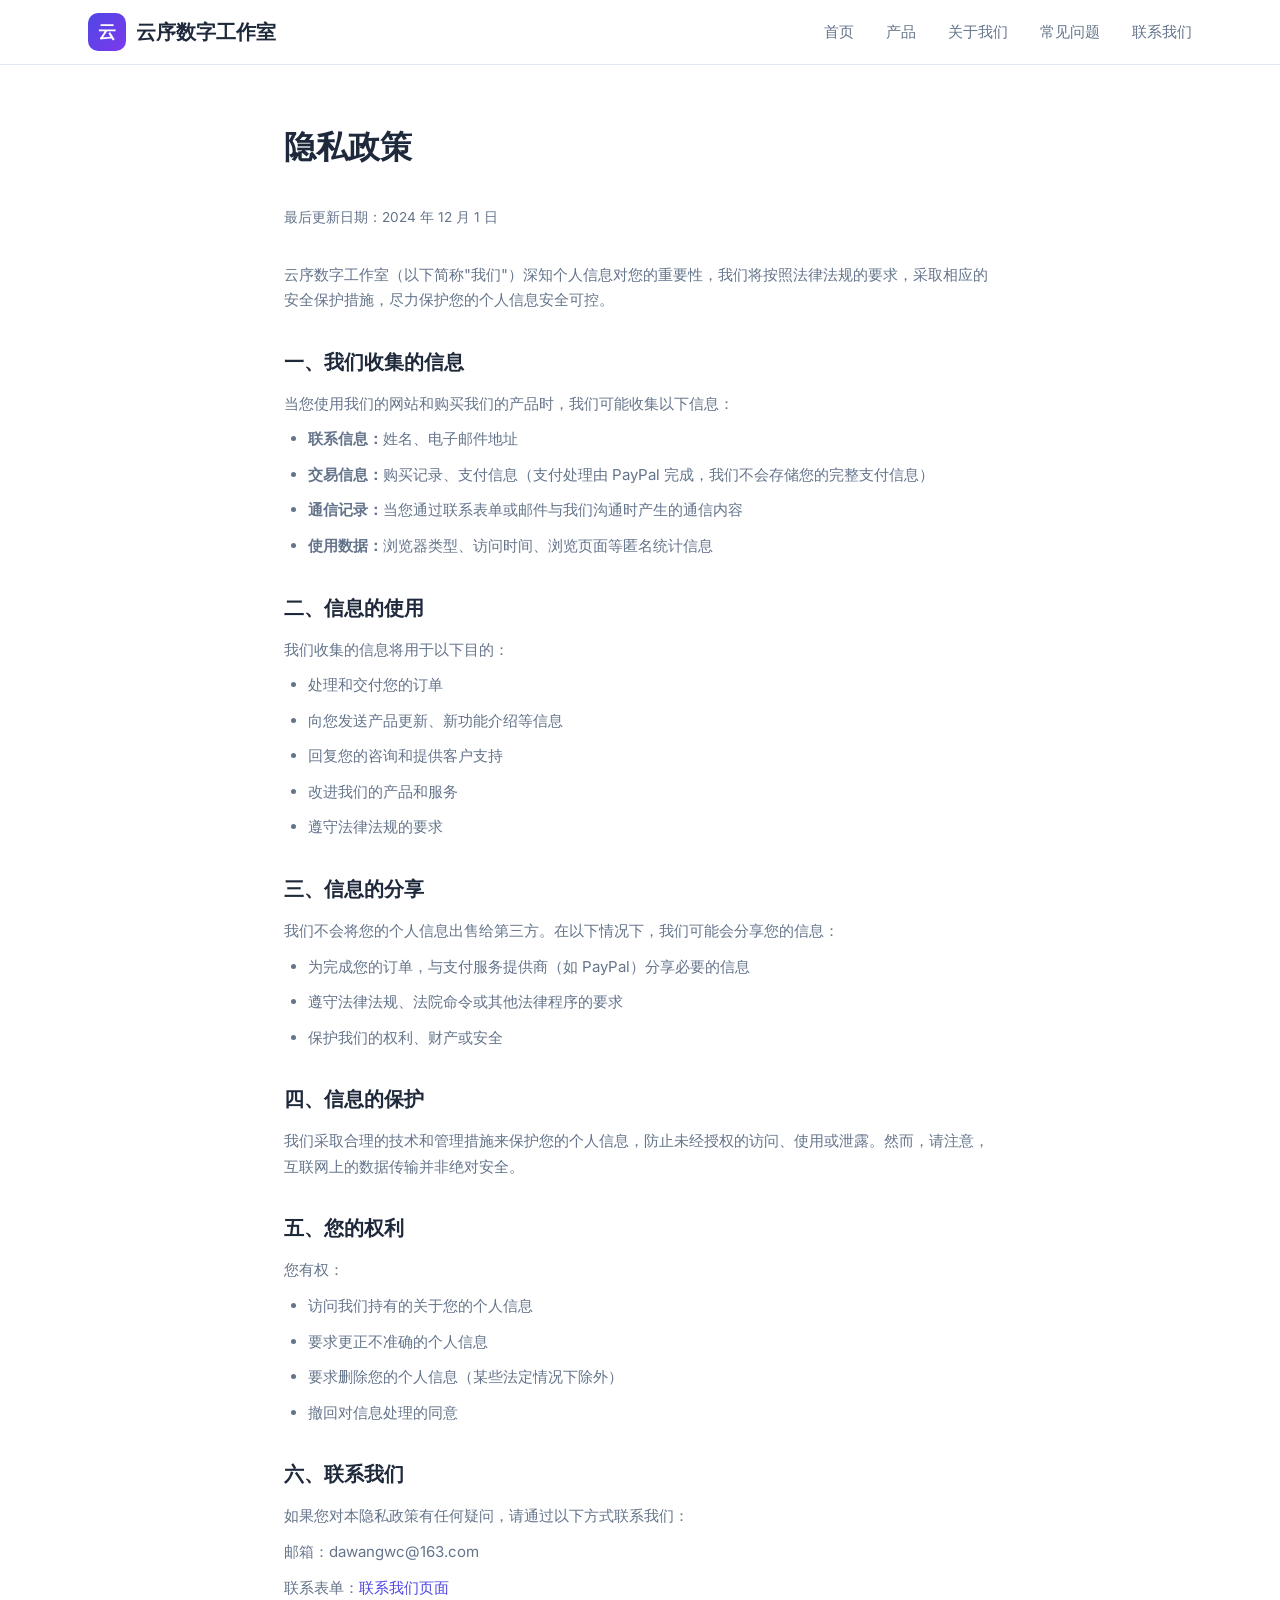
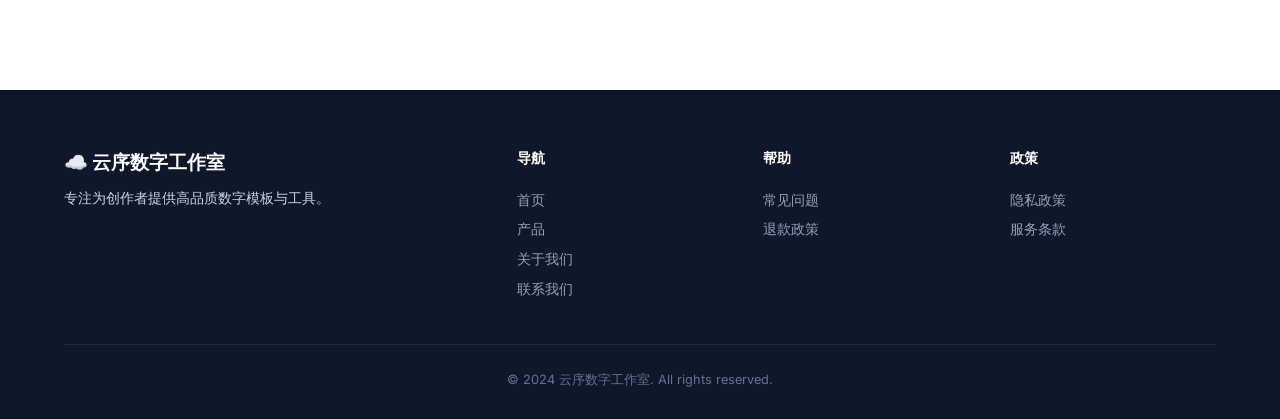
==== privacy.html @ dfbabffd "初始化云序数字工作室网站" ====
<!DOCTYPE html>
<html lang="zh-CN">
<head>
  <meta charset="UTF-8">
  <meta name="viewport" content="width=device-width, initial-scale=1.0">
  <meta name="description" content="隐私政策 — 云序数字工作室。了解我们如何收集、使用和保护您的个人信息。">
  <title>隐私政策 — 云序数字工作室</title>
  <link rel="preconnect" href="https://fonts.googleapis.com">
  <link rel="preconnect" href="https://fonts.gstatic.com" crossorigin>
  <link href="https://fonts.googleapis.com/css2?family=Inter:wght@400;500;600;700;800&display=swap" rel="stylesheet">
  <link rel="stylesheet" href="css/style.css">
</head>
<body>

  <nav class="navbar">
    <div class="container">
      <a href="index.html" class="logo">
        <span class="logo-icon">云</span>
        云序数字工作室
      </a>
      <ul class="nav-links" id="navLinks">
        <li><a href="index.html">首页</a></li>
        <li><a href="products.html">产品</a></li>
        <li><a href="about.html">关于我们</a></li>
        <li><a href="faq.html">常见问题</a></li>
        <li><a href="contact.html">联系我们</a></li>
      </ul>
      <button class="hamburger" id="hamburger" aria-label="菜单">
        <span></span><span></span><span></span>
      </button>
    </div>
  </nav>

  <section class="policy">
    <div class="container">
      <h1>隐私政策</h1>
      <p class="last-updated">最后更新日期：2024 年 12 月 1 日</p>

      <p>云序数字工作室（以下简称"我们"）深知个人信息对您的重要性，我们将按照法律法规的要求，采取相应的安全保护措施，尽力保护您的个人信息安全可控。</p>

      <h2>一、我们收集的信息</h2>
      <p>当您使用我们的网站和购买我们的产品时，我们可能收集以下信息：</p>
      <ul>
        <li><strong>联系信息：</strong>姓名、电子邮件地址</li>
        <li><strong>交易信息：</strong>购买记录、支付信息（支付处理由 PayPal 完成，我们不会存储您的完整支付信息）</li>
        <li><strong>通信记录：</strong>当您通过联系表单或邮件与我们沟通时产生的通信内容</li>
        <li><strong>使用数据：</strong>浏览器类型、访问时间、浏览页面等匿名统计信息</li>
      </ul>

      <h2>二、信息的使用</h2>
      <p>我们收集的信息将用于以下目的：</p>
      <ul>
        <li>处理和交付您的订单</li>
        <li>向您发送产品更新、新功能介绍等信息</li>
        <li>回复您的咨询和提供客户支持</li>
        <li>改进我们的产品和服务</li>
        <li>遵守法律法规的要求</li>
      </ul>

      <h2>三、信息的分享</h2>
      <p>我们不会将您的个人信息出售给第三方。在以下情况下，我们可能会分享您的信息：</p>
      <ul>
        <li>为完成您的订单，与支付服务提供商（如 PayPal）分享必要的信息</li>
        <li>遵守法律法规、法院命令或其他法律程序的要求</li>
        <li>保护我们的权利、财产或安全</li>
      </ul>

      <h2>四、信息的保护</h2>
      <p>我们采取合理的技术和管理措施来保护您的个人信息，防止未经授权的访问、使用或泄露。然而，请注意，互联网上的数据传输并非绝对安全。</p>

      <h2>五、您的权利</h2>
      <p>您有权：</p>
      <ul>
        <li>访问我们持有的关于您的个人信息</li>
        <li>要求更正不准确的个人信息</li>
        <li>要求删除您的个人信息（某些法定情况下除外）</li>
        <li>撤回对信息处理的同意</li>
      </ul>

      <h2>六、联系我们</h2>
      <p>如果您对本隐私政策有任何疑问，请通过以下方式联系我们：</p>
      <p>邮箱：dawangwc@163.com</p>
      <p>联系表单：<a href="contact.html">联系我们页面</a></p>
    </div>
  </section>

  <footer class="footer">
    <div class="footer-grid">
      <div class="footer-brand">
        <div class="flogo">☁️ 云序数字工作室</div>
        <p>专注为创作者提供高品质数字模板与工具。</p>
      </div>
      <div class="footer-col">
        <h4>导航</h4>
        <a href="index.html">首页</a>
        <a href="products.html">产品</a>
        <a href="about.html">关于我们</a>
        <a href="contact.html">联系我们</a>
      </div>
      <div class="footer-col">
        <h4>帮助</h4>
        <a href="faq.html">常见问题</a>
        <a href="refund.html">退款政策</a>
      </div>
      <div class="footer-col">
        <h4>政策</h4>
        <a href="privacy.html">隐私政策</a>
        <a href="terms.html">服务条款</a>
      </div>
    </div>
    <div class="footer-bottom">
      © 2024 云序数字工作室. All rights reserved.
    </div>
  </footer>

  <script src="js/main.js"></script>
</body>
</html>
---- css/style.css ----
/* ============================================
   云序数字工作室 - 主样式表
   品牌色：深蓝 + 渐变紫
   ============================================ */

/* === CSS 变量 === */
:root {
  --primary: #4f46e5;
  --primary-dark: #3730a3;
  --primary-light: #e0e7ff;
  --accent: #7c3aed;
  --text: #1e293b;
  --text-light: #64748b;
  --bg: #ffffff;
  --bg-alt: #f8fafc;
  --border: #e2e8f0;
  --success: #059669;
  --radius: 12px;
  --shadow: 0 1px 3px rgba(0,0,0,.08), 0 1px 2px rgba(0,0,0,.06);
  --shadow-md: 0 4px 6px rgba(0,0,0,.07), 0 2px 4px rgba(0,0,0,.06);
  --shadow-lg: 0 10px 25px rgba(0,0,0,.08);
  --max-width: 1152px;
  --font: 'Inter', -apple-system, BlinkMacSystemFont, 'Segoe UI', 'PingFang SC', 'Hiragino Sans GB', 'Microsoft YaHei', sans-serif;
}

/* === Reset === */
*, *::before, *::after { box-sizing: border-box; margin: 0; padding: 0; }
html { scroll-behavior: smooth; }

body {
  font-family: var(--font);
  color: var(--text);
  background: var(--bg);
  line-height: 1.7;
  -webkit-font-smoothing: antialiased;
}

img { max-width: 100%; display: block; }
a { color: var(--primary); text-decoration: none; transition: color .2s; }
a:hover { color: var(--primary-dark); }
ul { list-style: none; }

/* === 导航栏 === */
.navbar {
  position: fixed; top: 0; left: 0; right: 0; z-index: 100;
  background: rgba(255,255,255,.92);
  backdrop-filter: blur(12px);
  border-bottom: 1px solid var(--border);
}
.navbar .container {
  display: flex; align-items: center; justify-content: space-between;
  height: 64px; max-width: var(--max-width); margin: 0 auto; padding: 0 24px;
}
.logo {
  font-size: 1.25rem; font-weight: 700; color: var(--text);
  display: flex; align-items: center; gap: 10px;
}
.logo-icon {
  width: 38px; height: 38px;
  background: linear-gradient(135deg, var(--primary), var(--accent));
  border-radius: 10px; display: flex; align-items: center; justify-content: center;
  color: #fff; font-size: 1.1rem; font-weight: 800;
}
.nav-links { display: flex; gap: 32px; }
.nav-links a { color: var(--text-light); font-size: .925rem; font-weight: 500; transition: color .2s; }
.nav-links a:hover, .nav-links a.active { color: var(--primary); }

.hamburger {
  display: none; flex-direction: column; gap: 5px;
  background: none; border: none; cursor: pointer; padding: 4px;
}
.hamburger span {
  display: block; width: 24px; height: 2px;
  background: var(--text); border-radius: 2px; transition: .3s;
}
.hamburger.active span:nth-child(1) { transform: rotate(45deg) translate(5px,5px); }
.hamburger.active span:nth-child(2) { opacity: 0; }
.hamburger.active span:nth-child(3) { transform: rotate(-45deg) translate(5px,-5px); }

/* === Hero 区域 === */
.hero {
  padding: 140px 24px 100px;
  text-align: center;
  background: linear-gradient(160deg, #eef2ff 0%, #f5f3ff 50%, #fdf2f8 100%);
}
.hero-badge {
  display: inline-block; background: var(--primary-light);
  color: var(--primary); font-size: .85rem; font-weight: 600;
  padding: 6px 16px; border-radius: 20px; margin-bottom: 24px;
}
.hero h1 {
  font-size: clamp(1.75rem, 5vw, 3rem);
  font-weight: 800; line-height: 1.25; max-width: 700px;
  margin: 0 auto 16px;
  background: linear-gradient(135deg, var(--primary), var(--accent));
  -webkit-background-clip: text; -webkit-text-fill-color: transparent;
  background-clip: text;
}
.hero p {
  font-size: 1.1rem; color: var(--text-light);
  max-width: 560px; margin: 0 auto 36px;
}
.hero-buttons { display: flex; gap: 14px; justify-content: center; flex-wrap: wrap; }

/* === 按钮 === */
.btn {
  display: inline-flex; align-items: center; gap: 8px;
  padding: 12px 28px; border-radius: 10px;
  font-size: .95rem; font-weight: 600; border: none; cursor: pointer;
  transition: all .25s; text-decoration: none;
}
.btn-primary {
  background: linear-gradient(135deg, var(--primary), var(--accent));
  color: #fff; box-shadow: 0 4px 14px rgba(79,70,229,.35);
}
.btn-primary:hover { transform: translateY(-1px); box-shadow: 0 6px 20px rgba(79,70,229,.45); color: #fff; }
.btn-outline {
  background: var(--bg); color: var(--primary);
  border: 2px solid var(--primary-light);
}
.btn-outline:hover { background: var(--primary-light); }

/* === 通用容器 === */
.container { max-width: var(--max-width); margin: 0 auto; padding: 0 24px; }
section { padding: 80px 0; }

/* === 区块标题 === */
.section-header { text-align: center; margin-bottom: 56px; }
.section-label {
  font-size: .85rem; font-weight: 600; color: var(--primary);
  text-transform: uppercase; letter-spacing: .08em; margin-bottom: 8px;
}
.section-header h2 {
  font-size: clamp(1.5rem, 4vw, 2.25rem);
  font-weight: 700; margin-bottom: 12px;
}
.section-header p { color: var(--text-light); max-width: 500px; margin: 0 auto; }

/* === 优势卡片 === */
.features-grid {
  display: grid;
  grid-template-columns: repeat(auto-fit, minmax(280px, 1fr));
  gap: 28px;
}
.feature-card {
  padding: 36px 28px; background: var(--bg);
  border: 1px solid var(--border); border-radius: var(--radius);
  transition: transform .3s, box-shadow .3s;
}
.feature-card:hover { transform: translateY(-4px); box-shadow: var(--shadow-lg); }
.feature-icon {
  width: 48px; height: 48px; border-radius: 12px;
  display: flex; align-items: center; justify-content: center;
  font-size: 1.5rem; margin-bottom: 18px;
}
.feature-icon.blue { background: #eef2ff; color: var(--primary); }
.feature-icon.purple { background: #f3e8ff; color: var(--accent); }
.feature-icon.green { background: #ecfdf5; color: var(--success); }
.feature-card h3 { font-size: 1.1rem; margin-bottom: 8px; }
.feature-card p { color: var(--text-light); font-size: .925rem; }

/* === 产品卡片 === */
.products-grid {
  display: grid;
  grid-template-columns: repeat(auto-fit, minmax(320px, 1fr));
  gap: 28px;
}
.product-card {
  background: var(--bg); border: 1px solid var(--border);
  border-radius: var(--radius); overflow: hidden;
  transition: transform .3s, box-shadow .3s;
}
.product-card:hover { transform: translateY(-4px); box-shadow: var(--shadow-lg); }
.product-image {
  height: 200px;
  background: linear-gradient(135deg, #667eea 0%, #764ba2 100%);
  display: flex; align-items: center; justify-content: center;
}
.product-image span { font-size: 3.5rem; }
.product-body { padding: 24px; }
.product-body h3 { font-size: 1.2rem; margin-bottom: 8px; }
.product-body p { color: var(--text-light); font-size: .925rem; margin-bottom: 16px; }
.product-features { margin-bottom: 20px; }
.product-features li {
  font-size: .88rem; color: var(--text-light);
  padding: 4px 0; padding-left: 20px; position: relative;
}
.product-features li::before {
  content: '✓'; position: absolute; left: 0;
  color: var(--success); font-weight: 700;
}
.product-footer {
  display: flex; align-items: center; justify-content: space-between;
  padding-top: 16px; border-top: 1px solid var(--border);
}
.product-price { font-size: 1.5rem; font-weight: 700; color: var(--primary); }
.product-price small { font-size: .85rem; font-weight: 400; color: var(--text-light); }

/* === 评价区 === */
.testimonials { background: var(--bg-alt); }
.testimonial-grid {
  display: grid;
  grid-template-columns: repeat(auto-fit, minmax(300px, 1fr));
  gap: 28px;
}
.testimonial-card {
  background: var(--bg); padding: 28px;
  border-radius: var(--radius); border: 1px solid var(--border);
}
.testimonial-card .stars { color: #f59e0b; font-size: 1rem; margin-bottom: 12px; }
.testimonial-card .quote { color: var(--text); font-size: .95rem; margin-bottom: 16px; line-height: 1.7; }
.testimonial-card .author { font-weight: 600; font-size: .9rem; }
.testimonial-card .role { font-size: .8rem; color: var(--text-light); }

/* === CTA 区 === */
.cta {
  text-align: center;
  background: linear-gradient(160deg, #eef2ff, #f5f3ff);
  border-radius: var(--radius); padding: 64px 24px;
  margin: 0 24px;
}
.cta h2 { font-size: 1.75rem; font-weight: 700; margin-bottom: 12px; }
.cta p { color: var(--text-light); margin-bottom: 28px; }

/* === 关于页 === */
.about-hero {
  padding: 120px 24px 80px;
  text-align: center;
  background: linear-gradient(160deg, #eef2ff 0%, #f5f3ff 50%, #fdf2f8 100%);
}
.about-hero h1 { font-size: clamp(1.75rem, 5vw, 2.5rem); font-weight: 800; margin-bottom: 12px; }
.about-hero p { color: var(--text-light); max-width: 560px; margin: 0 auto; }

.about-story { padding: 80px 0; }
.about-grid {
  display: grid; grid-template-columns: 1fr 1fr;
  gap: 56px; align-items: center;
}
.about-grid h2 { font-size: 1.75rem; font-weight: 700; margin-bottom: 16px; }
.about-grid p { color: var(--text-light); margin-bottom: 12px; }
.about-image {
  background: linear-gradient(135deg, #667eea, #764ba2);
  border-radius: var(--radius); height: 320px;
  display: flex; align-items: center; justify-content: center;
  font-size: 6rem;
}

.stats-grid {
  display: grid;
  grid-template-columns: repeat(auto-fit, minmax(180px, 1fr));
  gap: 24px; margin-top: 40px;
}
.stat-card {
  text-align: center; padding: 28px 16px;
  background: var(--bg); border: 1px solid var(--border);
  border-radius: var(--radius);
}
.stat-card .num { font-size: 2rem; font-weight: 800; color: var(--primary); }
.stat-card .label { font-size: .88rem; color: var(--text-light); margin-top: 4px; }

/* === 联系页 === */
.contact-grid {
  display: grid; grid-template-columns: 1fr 1fr;
  gap: 48px; max-width: 900px; margin: 0 auto;
}
.contact-info h2 { font-size: 1.75rem; font-weight: 700; margin-bottom: 12px; }
.contact-info > p { color: var(--text-light); margin-bottom: 32px; }
.contact-item {
  display: flex; align-items: flex-start; gap: 14px; margin-bottom: 22px;
}
.contact-item-icon {
  width: 44px; height: 44px; border-radius: 10px;
  display: flex; align-items: center; justify-content: center;
  font-size: 1.2rem; flex-shrink: 0;
  background: var(--primary-light); color: var(--primary);
}
.contact-item h4 { font-size: .95rem; margin-bottom: 2px; }
.contact-item span { font-size: .88rem; color: var(--text-light); }

.contact-form {
  background: var(--bg); padding: 32px;
  border: 1px solid var(--border); border-radius: var(--radius);
}
.form-group { margin-bottom: 18px; }
.form-group label {
  display: block; font-size: .88rem; font-weight: 600;
  margin-bottom: 6px; color: var(--text);
}
.form-group input, .form-group textarea {
  width: 100%; padding: 10px 14px;
  border: 1px solid var(--border); border-radius: 8px;
  font-size: .95rem; font-family: var(--font);
  transition: border-color .2s, box-shadow .2s;
  background: var(--bg);
}
.form-group input:focus, .form-group textarea:focus {
  outline: none; border-color: var(--primary);
  box-shadow: 0 0 0 3px rgba(79,70,229,.1);
}
.form-group textarea { resize: vertical; min-height: 130px; }

/* === FAQ === */
.faq-list { max-width: 720px; margin: 0 auto; }
.faq-item {
  border: 1px solid var(--border); border-radius: var(--radius);
  margin-bottom: 12px; overflow: hidden;
}
.faq-question {
  width: 100%; padding: 18px 24px; text-align: left;
  background: var(--bg); border: none; font-size: .98rem;
  font-weight: 600; font-family: var(--font);
  cursor: pointer; display: flex; align-items: center;
  justify-content: space-between; color: var(--text);
  transition: background .2s;
}
.faq-question:hover { background: var(--bg-alt); }
.faq-question::after {
  content: '+'; font-size: 1.3rem; color: var(--text-light);
  transition: transform .3s;
}
.faq-item.active .faq-question::after { content: '−'; }
.faq-answer {
  max-height: 0; overflow: hidden; transition: max-height .35s ease;
}
.faq-item.active .faq-answer { max-height: 500px; }
.faq-answer-inner { padding: 0 24px 20px; color: var(--text-light); font-size: .925rem; }

/* === 政策页面 === */
.policy { padding: 120px 24px 80px; }
.policy .container { max-width: 760px; }
.policy h1 { font-size: 2rem; font-weight: 800; margin-bottom: 32px; }
.policy h2 { font-size: 1.25rem; font-weight: 700; margin: 32px 0 12px; color: var(--text); }
.policy h3 { font-size: 1.05rem; font-weight: 600; margin: 20px 0 8px; }
.policy p, .policy li { color: var(--text-light); margin-bottom: 10px; font-size: .94rem; }
.policy ul { list-style: disc; padding-left: 24px; margin-bottom: 16px; }
.policy .last-updated { color: var(--text-light); font-size: .85rem; margin-bottom: 32px; }

/* === 页脚 === */
.footer {
  background: #0f172a; color: #cbd5e1;
  padding: 56px 24px 28px;
}
.footer-grid {
  display: grid;
  grid-template-columns: 2fr 1fr 1fr 1fr;
  gap: 40px; max-width: var(--max-width); margin: 0 auto 40px;
}
.footer-brand .flogo { font-size: 1.2rem; font-weight: 700; color: #fff; margin-bottom: 8px; }
.footer-brand p { font-size: .88rem; line-height: 1.6; }
.footer-col h4 { color: #fff; font-size: .9rem; margin-bottom: 14px; font-weight: 600; }
.footer-col a { display: block; color: #94a3b8; font-size: .875rem; padding: 3px 0; transition: color .2s; }
.footer-col a:hover { color: #fff; }
.footer-bottom {
  text-align: center; padding-top: 24px;
  border-top: 1px solid #1e293b; font-size: .8rem; color: #64748b;
  max-width: var(--max-width); margin: 0 auto;
}

/* === 响应式 === */
@media (max-width: 768px) {
  .nav-links {
    position: fixed; top: 64px; left: 0; right: 0;
    background: var(--bg); flex-direction: column;
    padding: 20px 24px; gap: 16px;
    border-bottom: 1px solid var(--border);
    transform: translateY(-120%); transition: transform .3s;
  }
  .nav-links.open { transform: translateY(0); }
  .hamburger { display: flex; }

  .about-grid, .contact-grid { grid-template-columns: 1fr; }
  .about-image { height: 220px; }
  .footer-grid { grid-template-columns: 1fr 1fr; }

  .hero { padding: 120px 24px 80px; }
  .cta { margin: 0 16px; padding: 48px 20px; }
}

@media (max-width: 480px) {
  .footer-grid { grid-template-columns: 1fr; }
  .hero-buttons { flex-direction: column; align-items: center; }
  .btn { width: 100%; justify-content: center; }
}
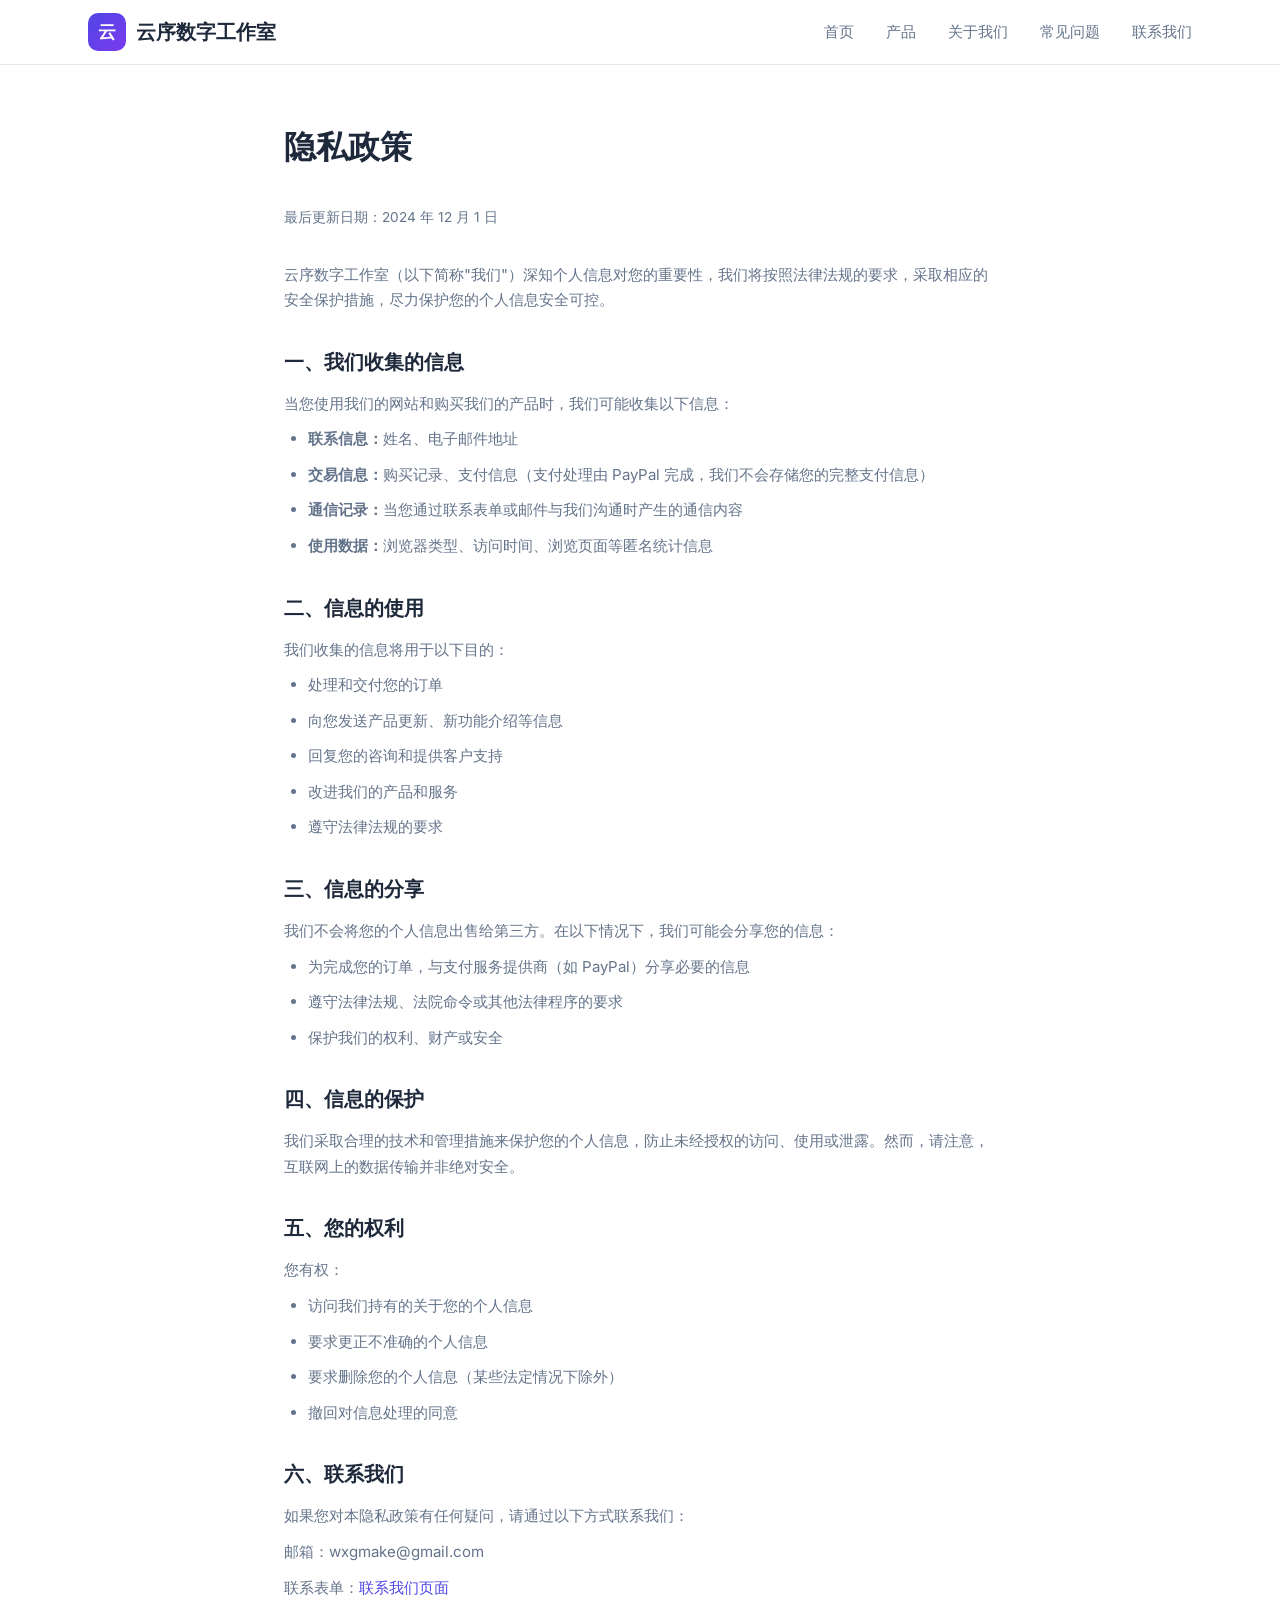
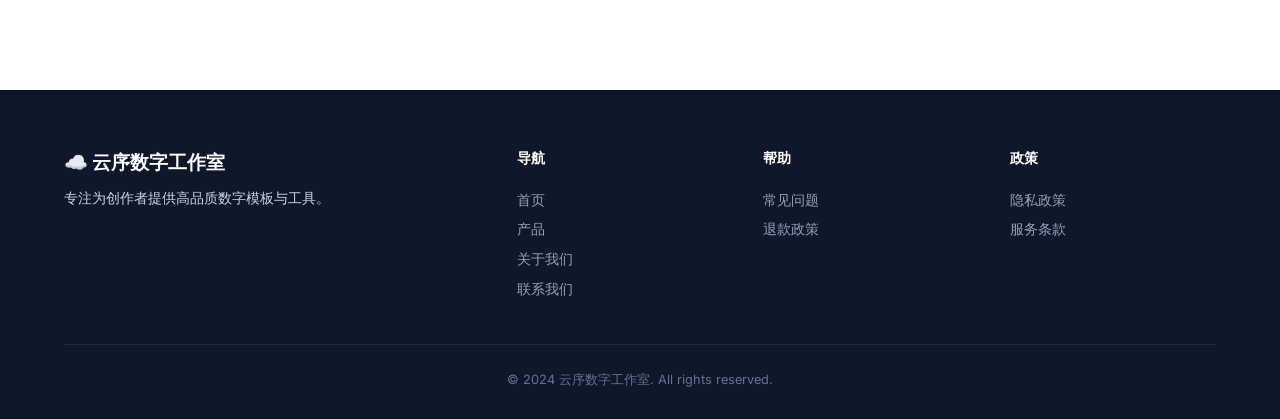
==== commit 60335da3: "更新联系邮箱为 wxgmake@gmail.com" ====
--- a/privacy.html
+++ b/privacy.html
@@ -79,7 +79,7 @@
 
       <h2>六、联系我们</h2>
       <p>如果您对本隐私政策有任何疑问，请通过以下方式联系我们：</p>
-      <p>邮箱：dawangwc@163.com</p>
+      <p>邮箱：wxgmake@gmail.com</p>
       <p>联系表单：<a href="contact.html">联系我们页面</a></p>
     </div>
   </section>
